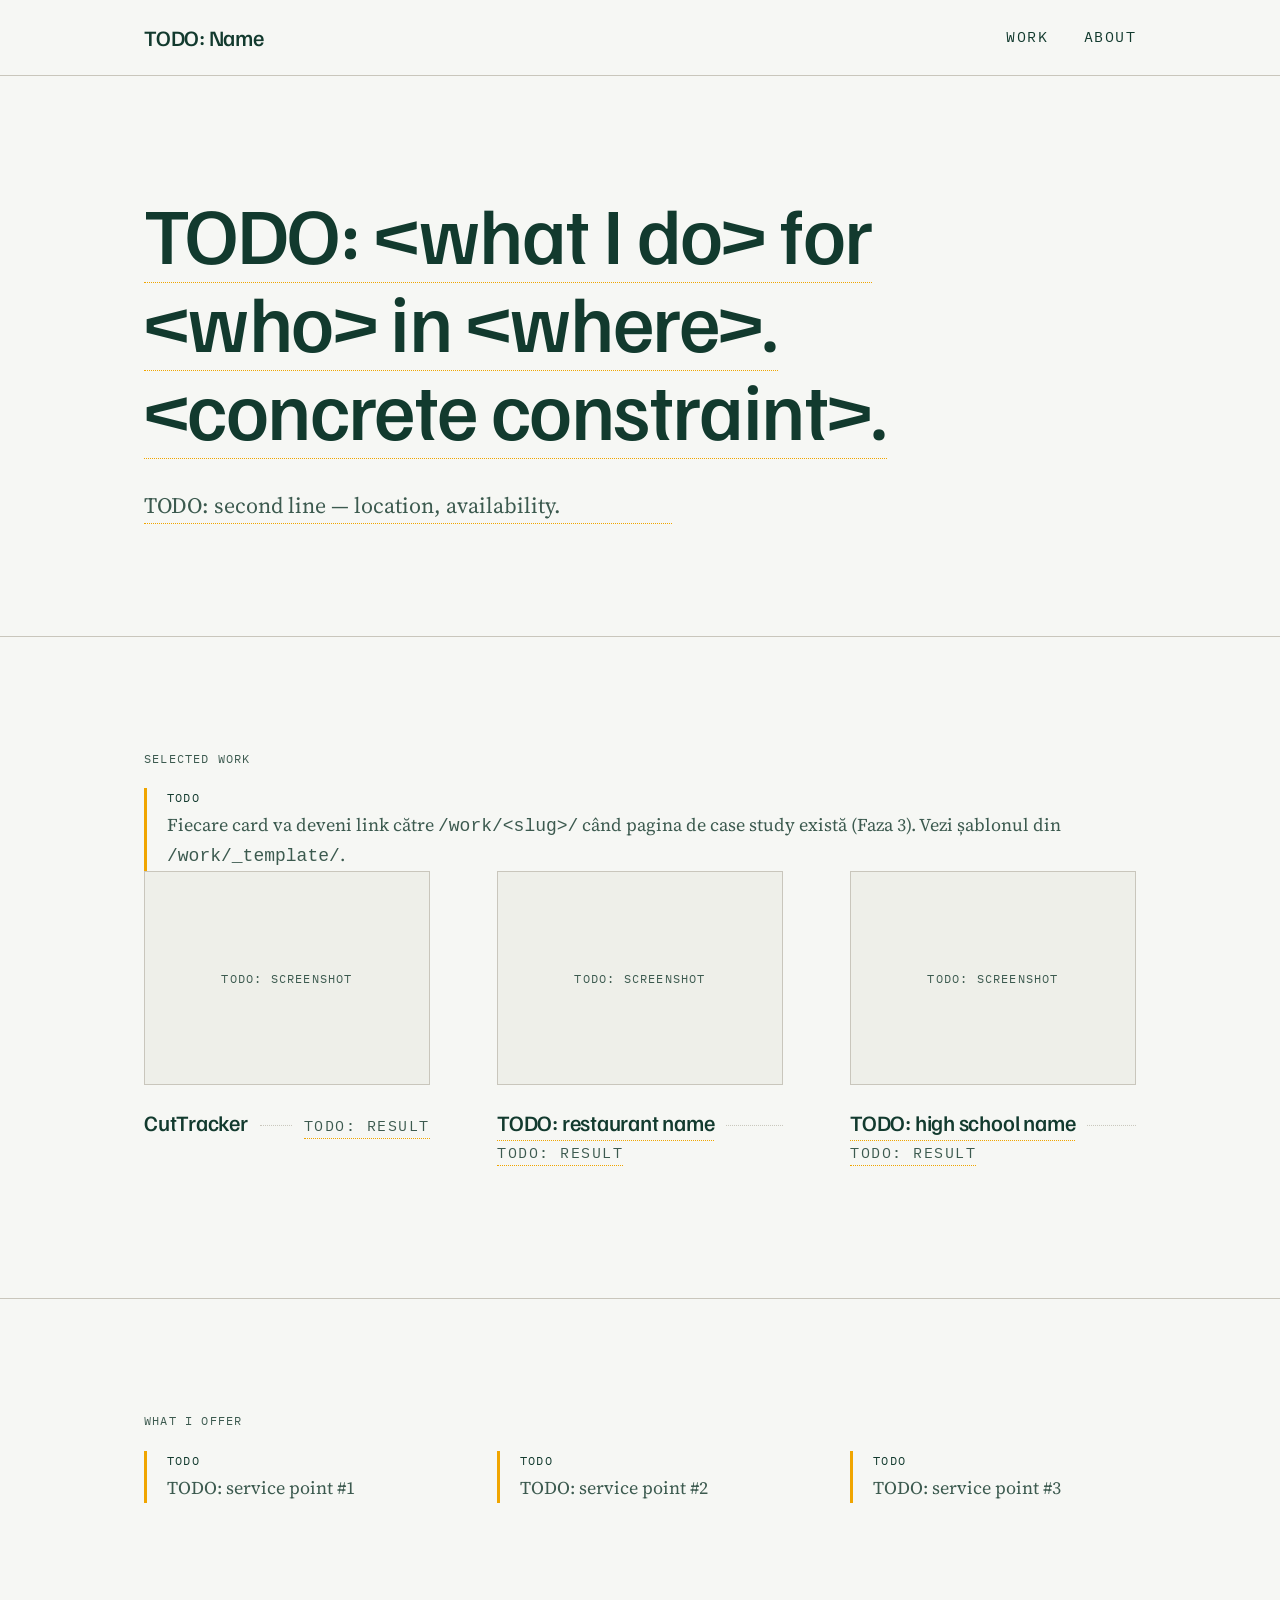
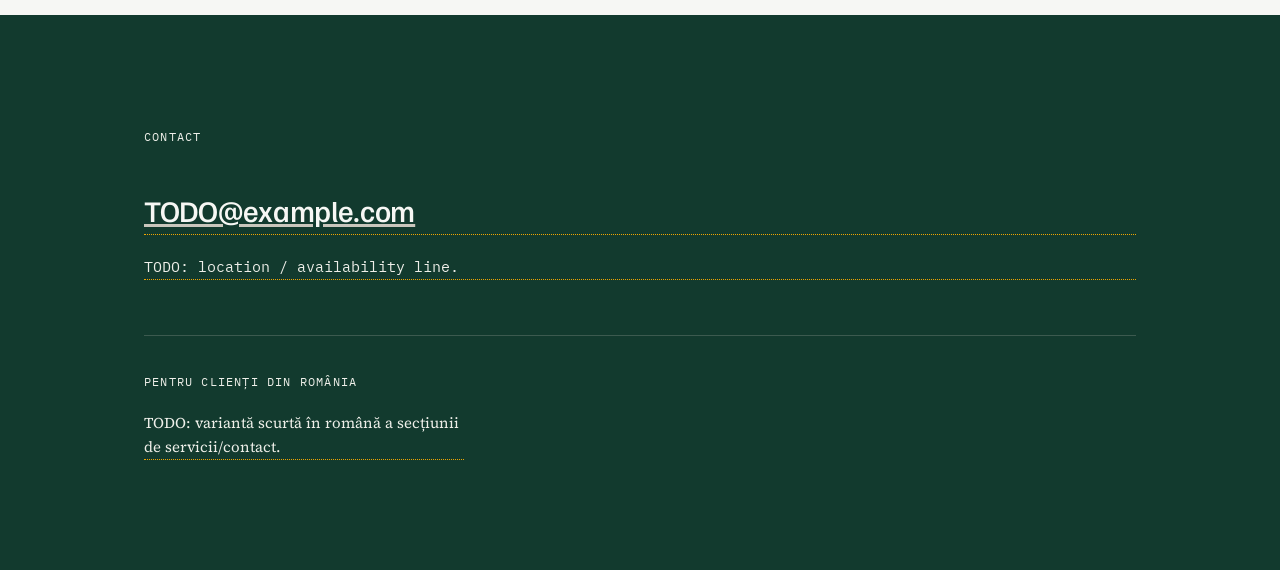
==== index.html @ f47f249d "Faza 2: schelet — Direcția A "Menu" Structura de fișiere din PROJECT.md §5, assets/styles.css cu tok" ====
<!doctype html>
<html lang="en">
<head>
  <meta charset="utf-8">
  <meta name="viewport" content="width=device-width, initial-scale=1">
  <title>TODO: Name — TODO: one-line positioning</title>
  <meta name="description" content="TODO: meta description — Faza 4.">
  <link rel="preconnect" href="https://fonts.googleapis.com">
  <link rel="preconnect" href="https://fonts.gstatic.com" crossorigin>
  <link rel="stylesheet" href="https://fonts.googleapis.com/css2?family=Familjen+Grotesk:wght@500&family=Source+Serif+4:wght@400;600&family=IBM+Plex+Mono:wght@400;500&display=swap">
  <link rel="stylesheet" href="/assets/styles.css">
</head>
<body>
  <a class="skip-link" href="#main">Skip to content</a>

  <header class="site-header">
    <div class="wrap site-header__inner">
      <a class="brand" href="/">TODO: Name</a>
      <nav class="site-nav" aria-label="Primary">
        <a href="/work/">Work</a>
        <a href="/about/">About</a>
      </nav>
    </div>
  </header>

  <main id="main">

    <!-- Hero -->
    <section class="section">
      <div class="wrap">
        <h1 class="hero__headline">
          <span class="todo-inline">TODO: &lt;what I do&gt; for &lt;who&gt; in &lt;where&gt;. &lt;concrete constraint&gt;.</span>
        </h1>
        <p class="hero__sub todo-inline">TODO: second line — location, availability.</p>
      </div>
    </section>

    <!-- Proiecte -->
    <section class="section section--divider">
      <div class="wrap">
        <span class="eyebrow">Selected work</span>

        <p class="todo">Fiecare card va deveni link către <code>/work/&lt;slug&gt;/</code> când pagina de case study există (Faza 3). Vezi șablonul din <code>/work/_template/</code>.</p>

        <div class="proof-grid">
          <article>
            <div class="proof-card__media">TODO: screenshot</div>
            <div class="menu-line">
              <span class="menu-line__name">CutTracker</span>
              <span class="menu-line__dots" aria-hidden="true"></span>
              <span class="menu-line__value todo-inline">TODO: result</span>
            </div>
          </article>

          <article>
            <div class="proof-card__media">TODO: screenshot</div>
            <div class="menu-line">
              <span class="menu-line__name todo-inline">TODO: restaurant name</span>
              <span class="menu-line__dots" aria-hidden="true"></span>
              <span class="menu-line__value todo-inline">TODO: result</span>
            </div>
          </article>

          <article>
            <div class="proof-card__media">TODO: screenshot</div>
            <div class="menu-line">
              <span class="menu-line__name todo-inline">TODO: high school name</span>
              <span class="menu-line__dots" aria-hidden="true"></span>
              <span class="menu-line__value todo-inline">TODO: result</span>
            </div>
          </article>
        </div>
      </div>
    </section>

    <!-- Ce ofer -->
    <section class="section section--divider">
      <div class="wrap">
        <span class="eyebrow">What I offer</span>

        <div class="service-list">
          <div class="service-list__item todo">TODO: service point #1</div>
          <div class="service-list__item todo">TODO: service point #2</div>
          <div class="service-list__item todo">TODO: service point #3</div>
        </div>
      </div>
    </section>

  </main>

  <footer class="site-footer">
    <div class="wrap site-footer__inner">
      <span class="eyebrow eyebrow--on-dark">Contact</span>
      <p class="site-footer__email todo-inline">
        <a href="mailto:TODO@example.com">TODO@example.com</a>
      </p>
      <p class="site-footer__meta todo-inline">TODO: location / availability line.</p>

      <div class="site-footer__ro">
        <span class="eyebrow eyebrow--on-dark">Pentru clienți din România</span>
        <p class="todo-inline">TODO: variantă scurtă în română a secțiunii de servicii/contact.</p>
      </div>
    </div>
  </footer>

</body>
</html>
---- assets/styles.css ----
/*
  Direcția A — "Menu"
  Tipografie de meniu tipărit și firmă de local.
  Un singur fișier, custom properties pentru culori + scară tipografică.

  Notă de specificitate: padding/margin între secțiuni se stabilesc DOAR
  prin clase (.section, .wrap, .stack-*). Selectorii de tip (body, h1..h6,
  p, ul) ating exclusiv culoare, font și line-height — niciodată spațiere
  verticală — ca să nu se anuleze reciproc cu regulile de layout pe clase.
*/

/* ---------- Tokens ---------- */
:root {
  color-scheme: light;

  /* Culori */
  --ink: #123A2E;
  --ink-soft: #3C5A4F;
  --paper: #F6F7F4;
  --paper-warm: #EEEFE9;
  --amber: #F0A500;
  --stone: #C9C6BC;

  /* Fonturi */
  --font-display: "Familjen Grotesk", "Helvetica Neue", Arial, sans-serif;
  --font-body: "Source Serif 4", Georgia, serif;
  --font-mono: "IBM Plex Mono", ui-monospace, SFMono-Regular, Menlo, monospace;

  /* Scară tipografică fluidă (clamp: min, preferat, max) */
  --fs-000: clamp(0.6875rem, 0.66rem + 0.15vw, 0.75rem);   /* micro / mono meta */
  --fs-100: clamp(0.8125rem, 0.78rem + 0.2vw, 0.9375rem);  /* nav, mic */
  --fs-200: clamp(1rem, 0.95rem + 0.25vw, 1.125rem);       /* body */
  --fs-300: clamp(1.125rem, 1.03rem + 0.5vw, 1.375rem);    /* lead */
  --fs-400: clamp(1.375rem, 1.2rem + 0.9vw, 1.875rem);     /* h3 */
  --fs-500: clamp(1.75rem, 1.45rem + 1.6vw, 2.5rem);       /* h2 */
  --fs-600: clamp(2.25rem, 1.7rem + 2.8vw, 3.5rem);        /* h1 secțiune */
  --fs-700: clamp(2.75rem, 1.9rem + 4.5vw, 5rem);          /* h1 hero */

  /* Spațiere fluidă */
  --space-2xs: 0.5rem;
  --space-xs: 0.75rem;
  --space-sm: 1.25rem;
  --space-md: clamp(1.5rem, 1.25rem + 1.2vw, 2.5rem);
  --space-lg: clamp(2.5rem, 1.8rem + 3vw, 4.5rem);
  --space-xl: clamp(3.5rem, 2.2rem + 6vw, 7rem);

  --content-max: 68rem;
  --hairline: 1px solid var(--stone);
}

/* ---------- Reset minimal ---------- */
*,
*::before,
*::after {
  box-sizing: border-box;
}

html {
  -webkit-text-size-adjust: 100%;
}

body,
h1, h2, h3, h4,
p, ul, ol, dl, dd,
figure {
  margin: 0;
}

ul, ol {
  padding: 0;
  list-style: none;
}

img {
  display: block;
  max-width: 100%;
  height: auto;
}

a {
  color: inherit;
}

/* ---------- Base ---------- */
body {
  background: var(--paper);
  color: var(--ink);
  font-family: var(--font-body);
  font-size: var(--fs-200);
  line-height: 1.6;
  font-display: swap;
}

h1, h2, h3, h4 {
  font-family: var(--font-display);
  font-weight: 500;
  line-height: 1.1;
  color: var(--ink);
}

h1 { letter-spacing: -0.02em; }
h2 { letter-spacing: -0.015em; }

/* ---------- Motion ---------- */
@media (prefers-reduced-motion: reduce) {
  *, *::before, *::after {
    animation-duration: 0.01ms !important;
    animation-iteration-count: 1 !important;
    transition-duration: 0.01ms !important;
    scroll-behavior: auto !important;
  }
}

/* ---------- Focus ---------- */
a:focus-visible,
button:focus-visible,
[tabindex]:focus-visible {
  outline: 2px solid var(--amber);
  outline-offset: 3px;
}

/* ---------- Skip link ---------- */
.skip-link {
  position: absolute;
  top: -100%;
  left: var(--space-sm);
  z-index: 100;
  background: var(--ink);
  color: var(--paper);
  font-family: var(--font-mono);
  font-size: var(--fs-100);
  padding: var(--space-2xs) var(--space-sm);
  transition: top 0.15s ease;
}

.skip-link:focus {
  top: var(--space-sm);
}

/* ---------- Layout ---------- */
.wrap {
  max-width: var(--content-max);
  margin-inline: auto;
  padding-inline: clamp(1.25rem, 4vw, 3rem);
}

.section {
  padding-block: var(--space-xl);
}

.section--tight {
  padding-block: var(--space-lg);
}

.section--divider {
  border-top: var(--hairline);
}

/* ---------- Eyebrow / utility mono ---------- */
.eyebrow {
  display: block;
  font-family: var(--font-mono);
  font-size: var(--fs-000);
  text-transform: uppercase;
  letter-spacing: 0.1em;
  color: var(--ink-soft);
  margin-block-end: var(--space-sm);
}

.eyebrow--on-dark {
  color: var(--paper-warm);
}

.page-title {
  font-size: var(--fs-600);
  margin-block: var(--space-sm) var(--space-md);
}

/* ---------- Header ---------- */
.site-header {
  border-bottom: var(--hairline);
}

.site-header__inner {
  display: flex;
  align-items: center;
  justify-content: space-between;
  padding-block: var(--space-sm);
  gap: var(--space-md);
}

.brand {
  font-family: var(--font-display);
  font-weight: 500;
  font-size: var(--fs-300);
  letter-spacing: -0.01em;
  text-decoration: none;
}

.site-nav {
  display: flex;
  gap: var(--space-md);
}

.site-nav a {
  font-family: var(--font-mono);
  font-size: var(--fs-100);
  text-transform: uppercase;
  letter-spacing: 0.1em;
  text-decoration: none;
  border-bottom: 1px solid transparent;
}

.site-nav a:hover,
.site-nav a[aria-current="page"] {
  border-bottom-color: var(--amber);
}

/* ---------- Footer (banda închisă pe verde) ---------- */
.site-footer {
  background: var(--ink);
  color: var(--paper);
}

.site-footer a {
  color: var(--paper);
  text-decoration-color: var(--stone);
}

.site-footer__inner {
  padding-block: var(--space-xl);
  display: grid;
  gap: var(--space-sm);
}

.site-footer__email {
  font-family: var(--font-display);
  font-size: var(--fs-400);
  font-weight: 500;
  letter-spacing: -0.01em;
}

.site-footer__meta {
  font-family: var(--font-mono);
  font-size: var(--fs-100);
  color: var(--paper-warm);
}

.site-footer__ro {
  border-top: 1px solid var(--ink-soft);
  margin-top: var(--space-md);
  padding-top: var(--space-md);
}

.site-footer__ro p {
  font-size: var(--fs-100);
  color: var(--paper-warm);
  max-width: 40ch;
}

/* ---------- Semnătura: linia punctată de meniu ---------- */
.menu-line {
  display: flex;
  align-items: baseline;
  flex-wrap: wrap;
  gap: 0 var(--space-xs);
  padding-block: var(--space-sm);
  text-decoration: none;
}

.menu-line__name {
  font-family: var(--font-display);
  font-weight: 500;
  font-size: var(--fs-300);
  letter-spacing: -0.01em;
  color: var(--ink);
  min-width: 0;
}

.menu-line__dots {
  flex: 1 1 2rem;
  min-width: 2rem;
  border-bottom: 1px dotted var(--stone);
  transform: translateY(-0.28em);
}

.menu-line__value {
  font-family: var(--font-mono);
  font-size: var(--fs-100);
  text-transform: uppercase;
  letter-spacing: 0.1em;
  color: var(--ink-soft);
  min-width: 0;
}

a.menu-line:hover .menu-line__name {
  color: var(--ink-soft);
}

a.menu-line:hover .menu-line__dots {
  border-bottom-color: var(--amber);
}

/* ---------- Hero ---------- */
.hero__headline {
  font-size: var(--fs-700);
  max-width: 20ch;
}

.hero__sub {
  font-family: var(--font-body);
  font-size: var(--fs-300);
  color: var(--ink-soft);
  margin-top: var(--space-md);
  max-width: 48ch;
}

/* ---------- Grilă de proiecte ---------- */
.proof-grid {
  display: grid;
  grid-template-columns: repeat(3, minmax(0, 1fr));
  gap: var(--space-lg);
}

.proof-card__media {
  aspect-ratio: 4 / 3;
  background: var(--paper-warm);
  border: var(--hairline);
  display: flex;
  align-items: center;
  justify-content: center;
  color: var(--ink-soft);
  font-family: var(--font-mono);
  font-size: var(--fs-000);
  text-transform: uppercase;
  letter-spacing: 0.1em;
  text-align: center;
  padding: var(--space-sm);
}

/* ---------- Servicii ---------- */
.service-list {
  display: grid;
  grid-template-columns: repeat(3, minmax(0, 1fr));
  gap: var(--space-lg);
}

.service-list__item h3 {
  font-size: var(--fs-400);
  margin-bottom: var(--space-xs);
}

.service-list__item p {
  color: var(--ink-soft);
}

/* ---------- Case study ---------- */
.case-links {
  display: flex;
  flex-wrap: wrap;
  gap: var(--space-md);
  margin-block: var(--space-md);
}

.case-links a {
  font-family: var(--font-mono);
  font-size: var(--fs-100);
  text-transform: uppercase;
  letter-spacing: 0.1em;
  text-decoration: none;
  border-bottom: 1px solid var(--amber);
  padding-bottom: 0.15em;
}

.case-shot {
  width: 100%;
  aspect-ratio: 16 / 10;
  background: var(--paper-warm);
  border: var(--hairline);
  display: flex;
  align-items: center;
  justify-content: center;
  color: var(--ink-soft);
  font-family: var(--font-mono);
  font-size: var(--fs-100);
  text-transform: uppercase;
  letter-spacing: 0.1em;
}

.case-body {
  max-width: 68ch;
}

.case-body p + p {
  margin-top: var(--space-sm);
}

.case-body ul li {
  padding-left: 1.25em;
  position: relative;
}

.case-body ul li::before {
  content: "";
  position: absolute;
  left: 0;
  top: 0.65em;
  width: 5px;
  height: 5px;
  background: var(--amber);
}

.case-body ul li + li {
  margin-top: var(--space-2xs);
}

.stack-list {
  display: flex;
  flex-wrap: wrap;
  gap: var(--space-2xs) var(--space-sm);
  font-family: var(--font-mono);
  font-size: var(--fs-100);
}

.stack-list li::after {
  content: "·";
  color: var(--stone);
  margin-left: var(--space-sm);
}

.stack-list li:last-child::after {
  content: "";
  margin: 0;
}

/* ---------- TODO — marcaj vizibil, amber doar ca linie ---------- */
.todo {
  border-left: 3px solid var(--amber);
  padding-left: var(--space-sm);
  color: var(--ink-soft);
}

.todo::before {
  content: "TODO";
  display: block;
  font-family: var(--font-mono);
  font-size: var(--fs-000);
  letter-spacing: 0.1em;
  color: var(--ink);
  margin-bottom: 0.35em;
}

.todo-inline {
  border-bottom: 1px dotted var(--amber);
  font-style: normal;
}

/* ---------- Work index ---------- */
.work-list {
  display: flex;
  flex-direction: column;
}

.work-list__item {
  border-top: var(--hairline);
}

.work-list__item:last-child {
  border-bottom: var(--hairline);
}

/* ---------- Responsive ---------- */
@media (max-width: 860px) {
  .proof-grid,
  .service-list {
    grid-template-columns: 1fr;
  }
}

@media (max-width: 560px) {
  .site-header__inner {
    flex-wrap: wrap;
    gap: var(--space-xs);
  }

  .menu-line {
    flex-wrap: wrap;
  }

  .menu-line__dots {
    order: 3;
    flex-basis: 100%;
    height: 0;
  }
}
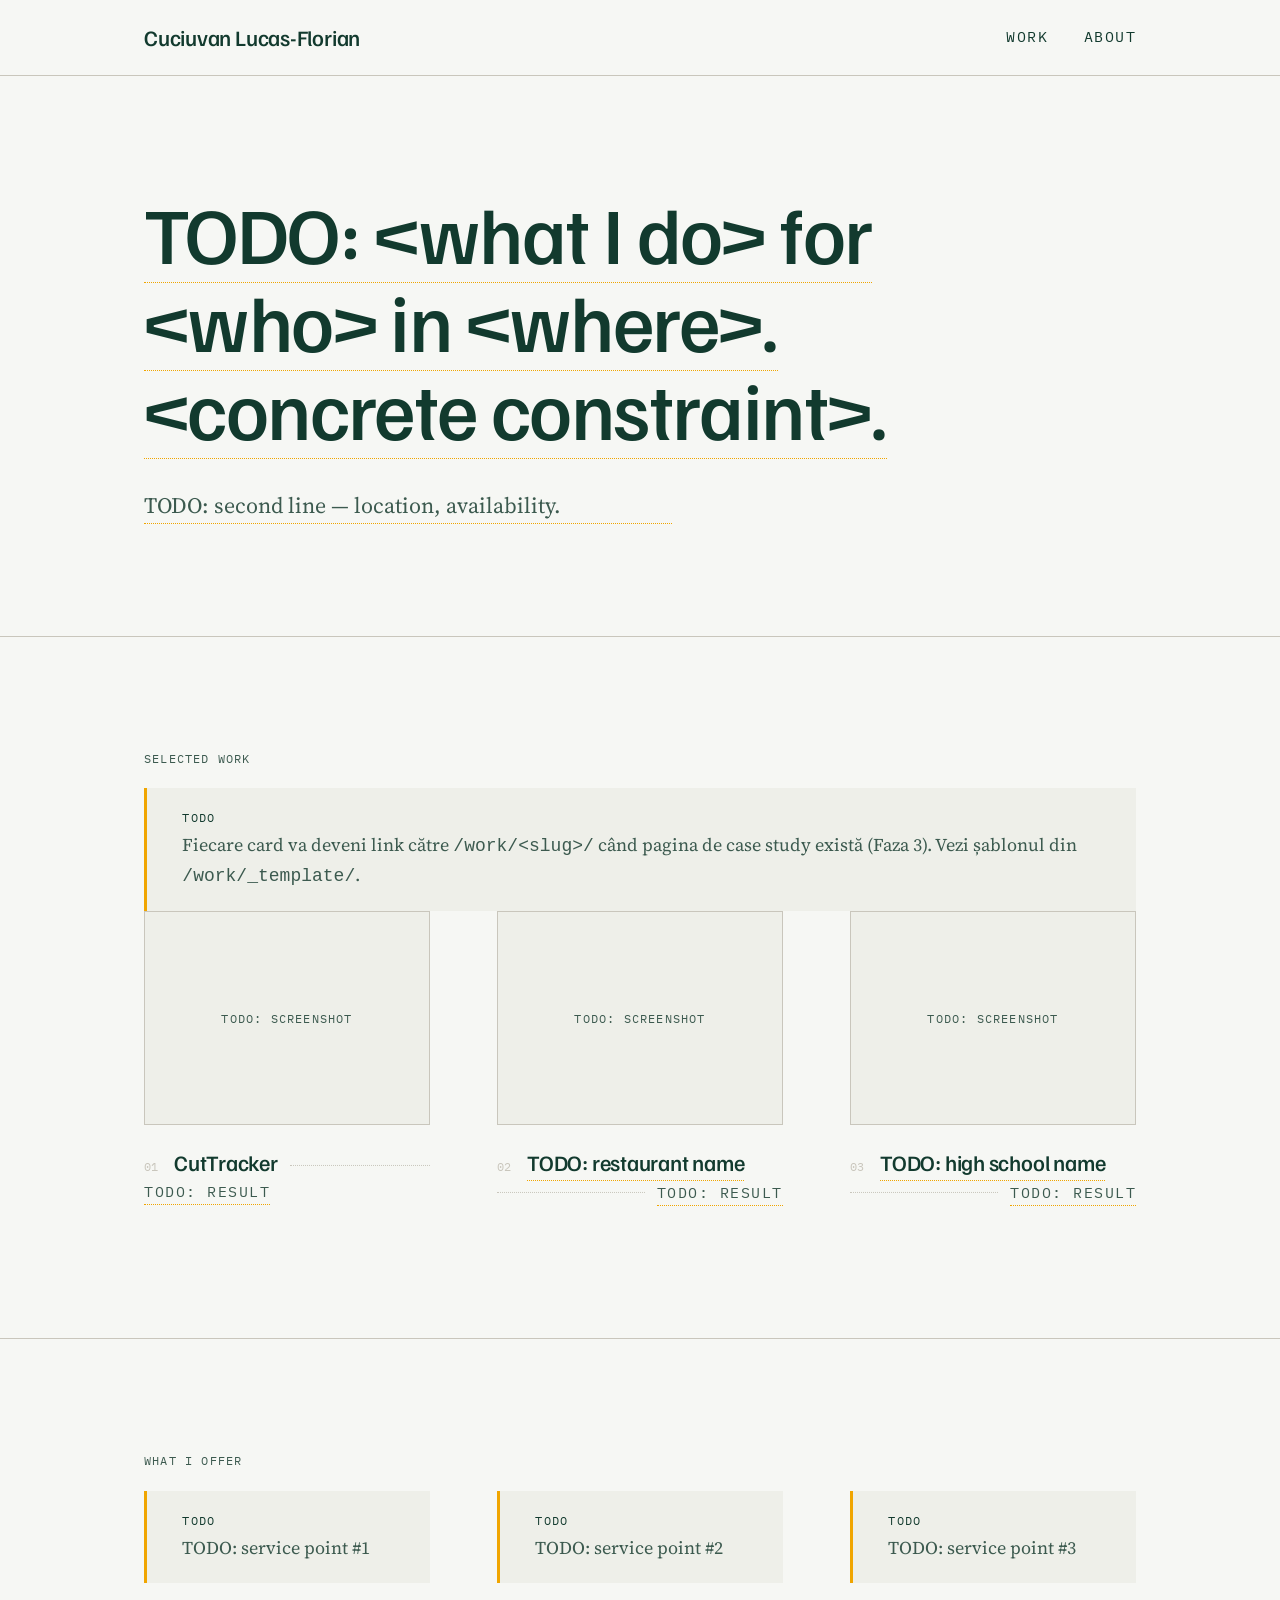
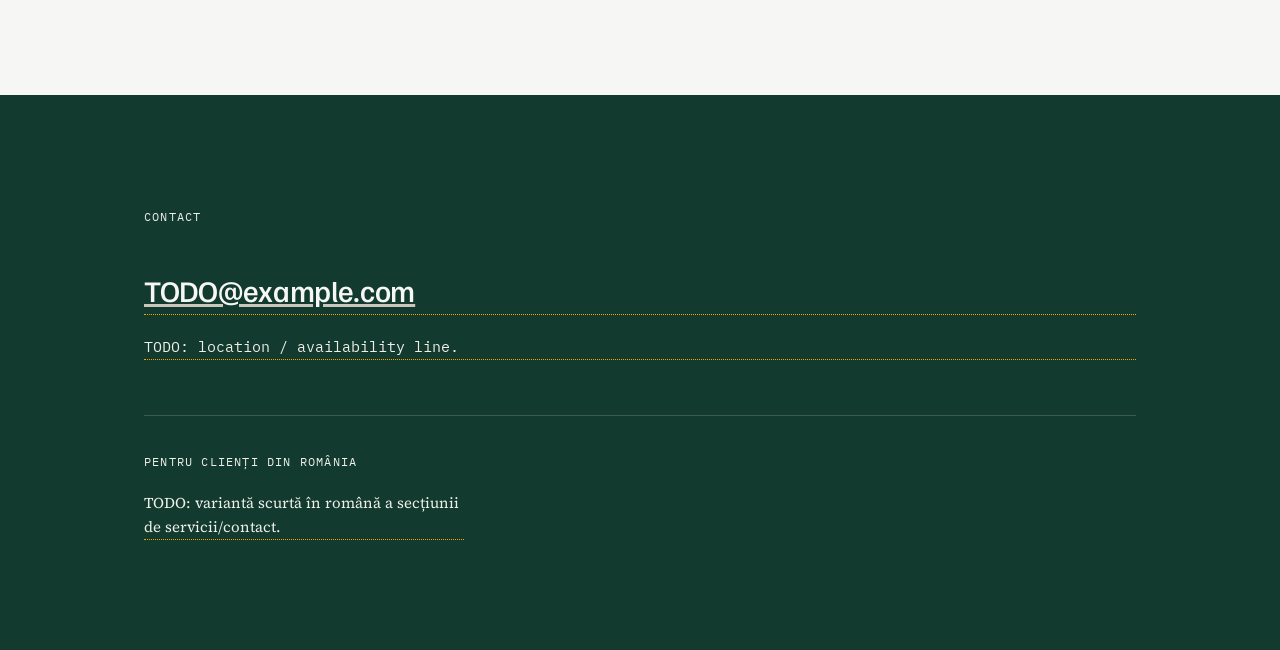
==== commit 4e756afc: "Faza 2: nume real + polish vizual Numele (Cuciuvan Lucas-Florian) e completat peste tot unde apărea " ====
--- a/index.html
+++ b/index.html
@@ -3,7 +3,7 @@
 <head>
   <meta charset="utf-8">
   <meta name="viewport" content="width=device-width, initial-scale=1">
-  <title>TODO: Name — TODO: one-line positioning</title>
+  <title>Cuciuvan Lucas-Florian — TODO: one-line positioning</title>
   <meta name="description" content="TODO: meta description — Faza 4.">
   <link rel="preconnect" href="https://fonts.googleapis.com">
   <link rel="preconnect" href="https://fonts.gstatic.com" crossorigin>
@@ -15,7 +15,7 @@
 
   <header class="site-header">
     <div class="wrap site-header__inner">
-      <a class="brand" href="/">TODO: Name</a>
+      <a class="brand" href="/">Cuciuvan Lucas-Florian</a>
       <nav class="site-nav" aria-label="Primary">
         <a href="/work/">Work</a>
         <a href="/about/">About</a>
@@ -46,6 +46,7 @@
           <article>
             <div class="proof-card__media">TODO: screenshot</div>
             <div class="menu-line">
+              <span class="menu-line__index" aria-hidden="true">01</span>
               <span class="menu-line__name">CutTracker</span>
               <span class="menu-line__dots" aria-hidden="true"></span>
               <span class="menu-line__value todo-inline">TODO: result</span>
@@ -55,6 +56,7 @@
           <article>
             <div class="proof-card__media">TODO: screenshot</div>
             <div class="menu-line">
+              <span class="menu-line__index" aria-hidden="true">02</span>
               <span class="menu-line__name todo-inline">TODO: restaurant name</span>
               <span class="menu-line__dots" aria-hidden="true"></span>
               <span class="menu-line__value todo-inline">TODO: result</span>
@@ -64,6 +66,7 @@
           <article>
             <div class="proof-card__media">TODO: screenshot</div>
             <div class="menu-line">
+              <span class="menu-line__index" aria-hidden="true">03</span>
               <span class="menu-line__name todo-inline">TODO: high school name</span>
               <span class="menu-line__dots" aria-hidden="true"></span>
               <span class="menu-line__value todo-inline">TODO: result</span>
--- a/assets/styles.css
+++ b/assets/styles.css
@@ -195,6 +195,11 @@
   font-size: var(--fs-300);
   letter-spacing: -0.01em;
   text-decoration: none;
+  transition: color 0.15s ease;
+}
+
+.brand:hover {
+  color: var(--ink-soft);
 }
 
 .site-nav {
@@ -209,6 +214,7 @@
   letter-spacing: 0.1em;
   text-decoration: none;
   border-bottom: 1px solid transparent;
+  transition: border-color 0.15s ease;
 }
 
 .site-nav a:hover,
@@ -225,6 +231,11 @@
 .site-footer a {
   color: var(--paper);
   text-decoration-color: var(--stone);
+  transition: text-decoration-color 0.15s ease;
+}
+
+.site-footer a:hover {
+  text-decoration-color: var(--amber);
 }
 
 .site-footer__inner {
@@ -266,6 +277,13 @@
   gap: 0 var(--space-xs);
   padding-block: var(--space-sm);
   text-decoration: none;
+}
+
+.menu-line__index {
+  font-family: var(--font-mono);
+  font-size: var(--fs-000);
+  color: var(--stone);
+  min-width: 1.5em;
 }
 
 .menu-line__name {
@@ -302,9 +320,21 @@
 }
 
 /* ---------- Hero ---------- */
+@keyframes rise-in {
+  from {
+    opacity: 0;
+    transform: translateY(0.75rem);
+  }
+  to {
+    opacity: 1;
+    transform: translateY(0);
+  }
+}
+
 .hero__headline {
   font-size: var(--fs-700);
   max-width: 20ch;
+  animation: rise-in 0.7s cubic-bezier(0.16, 1, 0.3, 1) both;
 }
 
 .hero__sub {
@@ -313,6 +343,8 @@
   color: var(--ink-soft);
   margin-top: var(--space-md);
   max-width: 48ch;
+  animation: rise-in 0.7s cubic-bezier(0.16, 1, 0.3, 1) both;
+  animation-delay: 0.12s;
 }
 
 /* ---------- Grilă de proiecte ---------- */
@@ -436,7 +468,8 @@
 /* ---------- TODO — marcaj vizibil, amber doar ca linie ---------- */
 .todo {
   border-left: 3px solid var(--amber);
-  padding-left: var(--space-sm);
+  background: var(--paper-warm);
+  padding: var(--space-sm) var(--space-md);
   color: var(--ink-soft);
 }
 
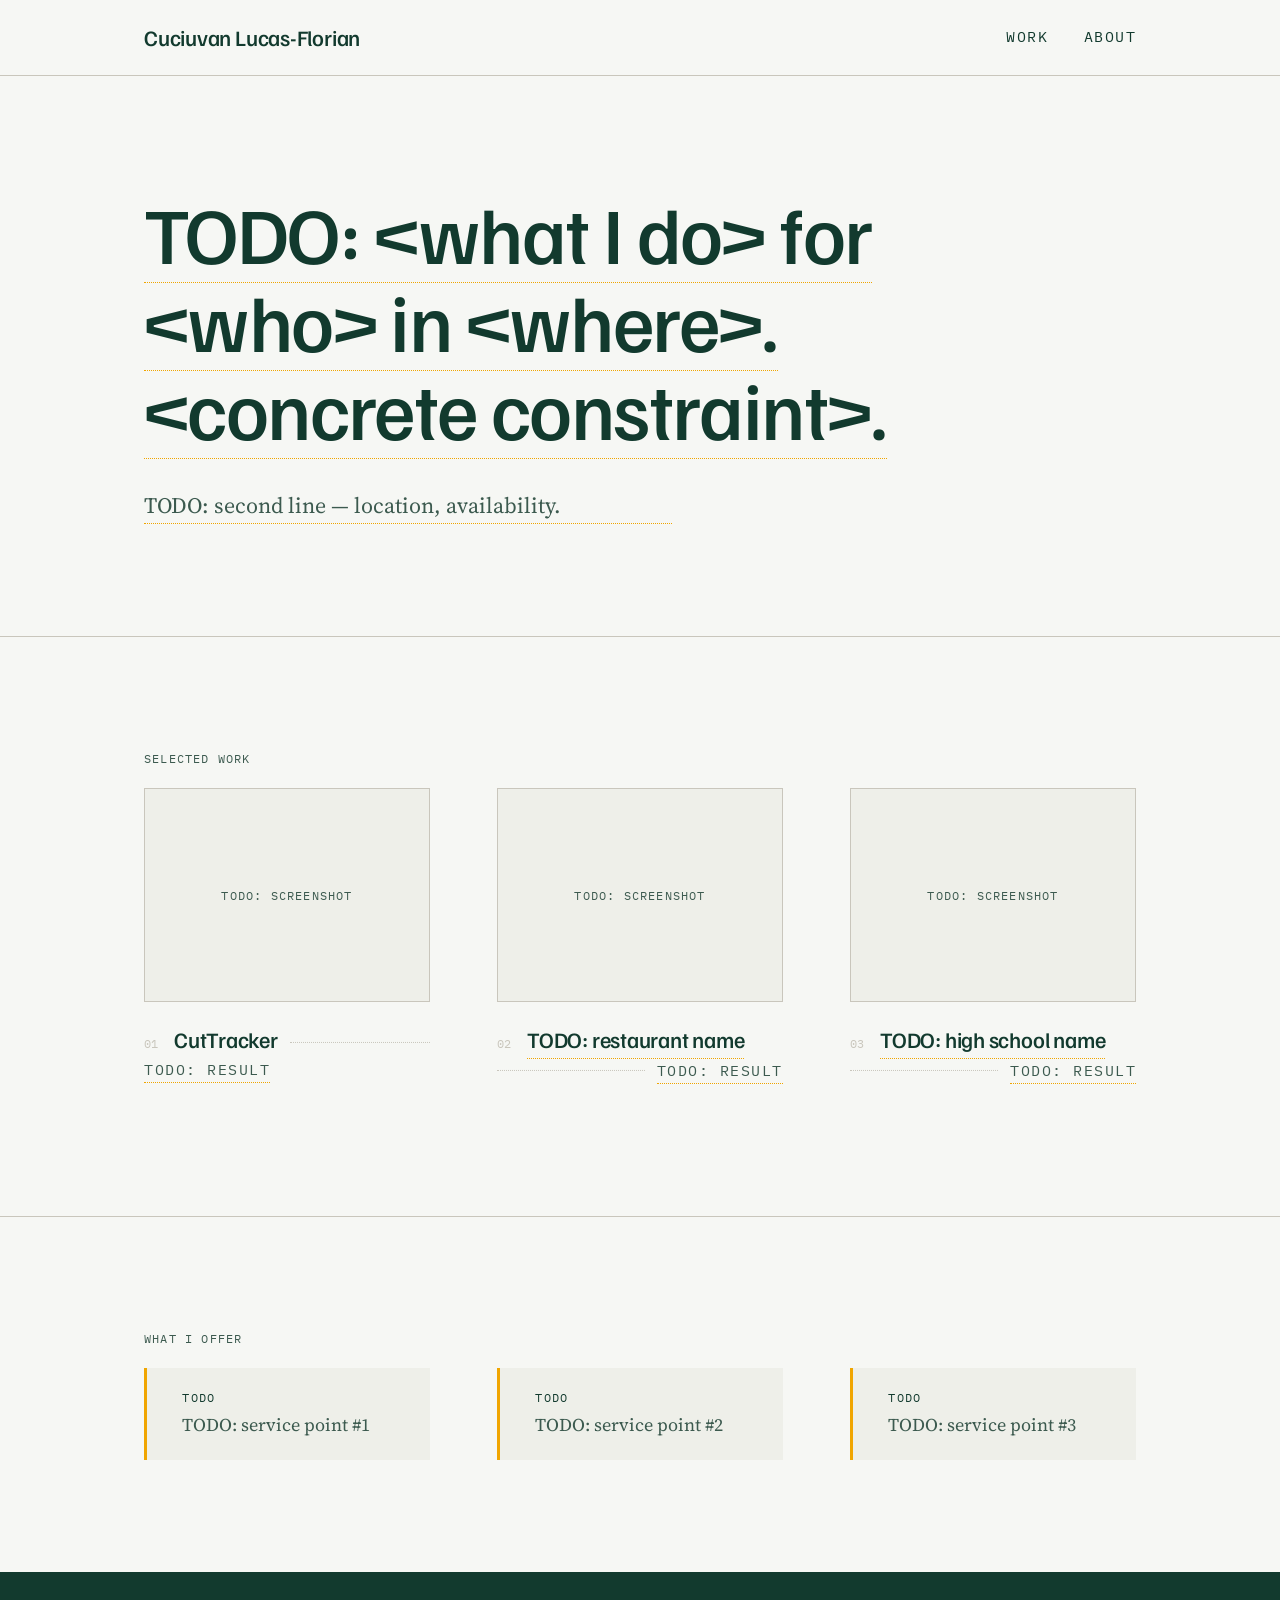
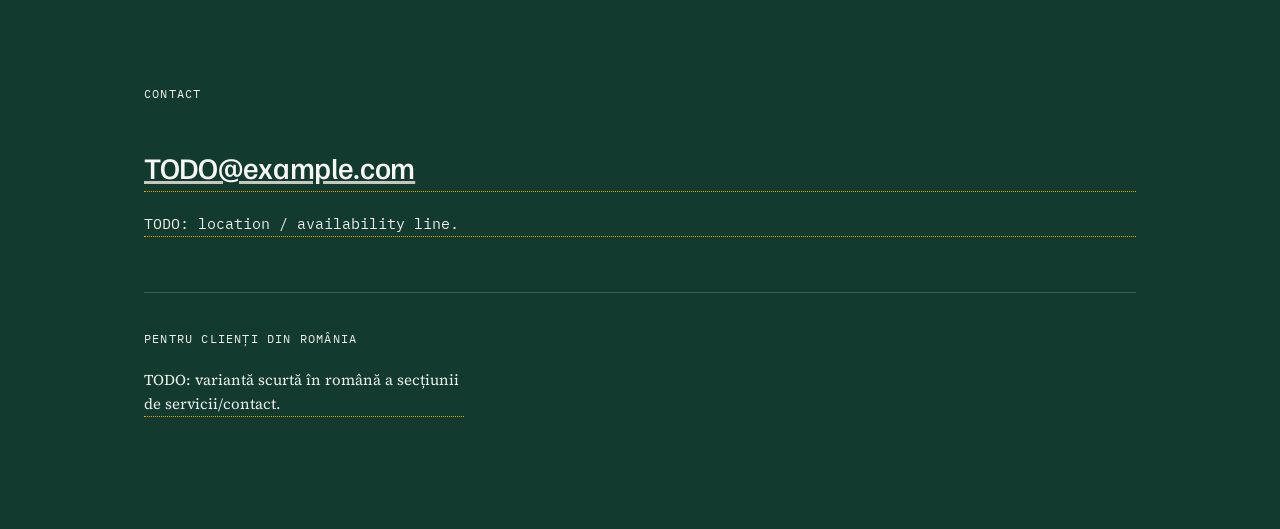
==== commit 6797edf7: "Faza 3 (parțial): case studies pentru cele 3 proiecte Trei pagini de case study, structura pe 8 secț" ====
--- a/index.html
+++ b/index.html
@@ -40,37 +40,41 @@
       <div class="wrap">
         <span class="eyebrow">Selected work</span>
 
-        <p class="todo">Fiecare card va deveni link către <code>/work/&lt;slug&gt;/</code> când pagina de case study există (Faza 3). Vezi șablonul din <code>/work/_template/</code>.</p>
-
         <div class="proof-grid">
           <article>
-            <div class="proof-card__media">TODO: screenshot</div>
-            <div class="menu-line">
-              <span class="menu-line__index" aria-hidden="true">01</span>
-              <span class="menu-line__name">CutTracker</span>
-              <span class="menu-line__dots" aria-hidden="true"></span>
-              <span class="menu-line__value todo-inline">TODO: result</span>
-            </div>
+            <a class="proof-card" href="/work/cuttracker/">
+              <div class="proof-card__media">TODO: screenshot</div>
+              <div class="menu-line">
+                <span class="menu-line__index" aria-hidden="true">01</span>
+                <span class="menu-line__name">CutTracker</span>
+                <span class="menu-line__dots" aria-hidden="true"></span>
+                <span class="menu-line__value todo-inline">TODO: result</span>
+              </div>
+            </a>
           </article>
 
           <article>
-            <div class="proof-card__media">TODO: screenshot</div>
-            <div class="menu-line">
-              <span class="menu-line__index" aria-hidden="true">02</span>
-              <span class="menu-line__name todo-inline">TODO: restaurant name</span>
-              <span class="menu-line__dots" aria-hidden="true"></span>
-              <span class="menu-line__value todo-inline">TODO: result</span>
-            </div>
+            <a class="proof-card" href="/work/restaurant-pizzerie/">
+              <div class="proof-card__media">TODO: screenshot</div>
+              <div class="menu-line">
+                <span class="menu-line__index" aria-hidden="true">02</span>
+                <span class="menu-line__name todo-inline">TODO: restaurant name</span>
+                <span class="menu-line__dots" aria-hidden="true"></span>
+                <span class="menu-line__value todo-inline">TODO: result</span>
+              </div>
+            </a>
           </article>
 
           <article>
-            <div class="proof-card__media">TODO: screenshot</div>
-            <div class="menu-line">
-              <span class="menu-line__index" aria-hidden="true">03</span>
-              <span class="menu-line__name todo-inline">TODO: high school name</span>
-              <span class="menu-line__dots" aria-hidden="true"></span>
-              <span class="menu-line__value todo-inline">TODO: result</span>
-            </div>
+            <a class="proof-card" href="/work/liceu/">
+              <div class="proof-card__media">TODO: screenshot</div>
+              <div class="menu-line">
+                <span class="menu-line__index" aria-hidden="true">03</span>
+                <span class="menu-line__name todo-inline">TODO: high school name</span>
+                <span class="menu-line__dots" aria-hidden="true"></span>
+                <span class="menu-line__value todo-inline">TODO: result</span>
+              </div>
+            </a>
           </article>
         </div>
       </div>
--- a/assets/styles.css
+++ b/assets/styles.css
@@ -293,6 +293,7 @@
   letter-spacing: -0.01em;
   color: var(--ink);
   min-width: 0;
+  transition: color 0.15s ease;
 }
 
 .menu-line__dots {
@@ -300,6 +301,7 @@
   min-width: 2rem;
   border-bottom: 1px dotted var(--stone);
   transform: translateY(-0.28em);
+  transition: border-color 0.15s ease;
 }
 
 .menu-line__value {
@@ -354,6 +356,11 @@
   gap: var(--space-lg);
 }
 
+.proof-card {
+  display: block;
+  text-decoration: none;
+}
+
 .proof-card__media {
   aspect-ratio: 4 / 3;
   background: var(--paper-warm);
@@ -368,6 +375,19 @@
   letter-spacing: 0.1em;
   text-align: center;
   padding: var(--space-sm);
+  transition: border-color 0.15s ease;
+}
+
+.proof-card:hover .proof-card__media {
+  border-color: var(--amber);
+}
+
+.proof-card:hover .menu-line__name {
+  color: var(--ink-soft);
+}
+
+.proof-card:hover .menu-line__dots {
+  border-bottom-color: var(--amber);
 }
 
 /* ---------- Servicii ---------- */
@@ -427,12 +447,12 @@
   margin-top: var(--space-sm);
 }
 
-.case-body ul li {
+.case-body ul:not(.stack-list) li {
   padding-left: 1.25em;
   position: relative;
 }
 
-.case-body ul li::before {
+.case-body ul:not(.stack-list) li::before {
   content: "";
   position: absolute;
   left: 0;
@@ -442,7 +462,7 @@
   background: var(--amber);
 }
 
-.case-body ul li + li {
+.case-body ul:not(.stack-list) li + li {
   margin-top: var(--space-2xs);
 }
 
@@ -502,6 +522,16 @@
   border-bottom: var(--hairline);
 }
 
+.work-list__item .menu-line {
+  margin-inline: calc(var(--space-sm) * -1);
+  padding-inline: var(--space-sm);
+  transition: background-color 0.15s ease;
+}
+
+.work-list__item .menu-line:hover {
+  background: var(--paper-warm);
+}
+
 /* ---------- Responsive ---------- */
 @media (max-width: 860px) {
   .proof-grid,
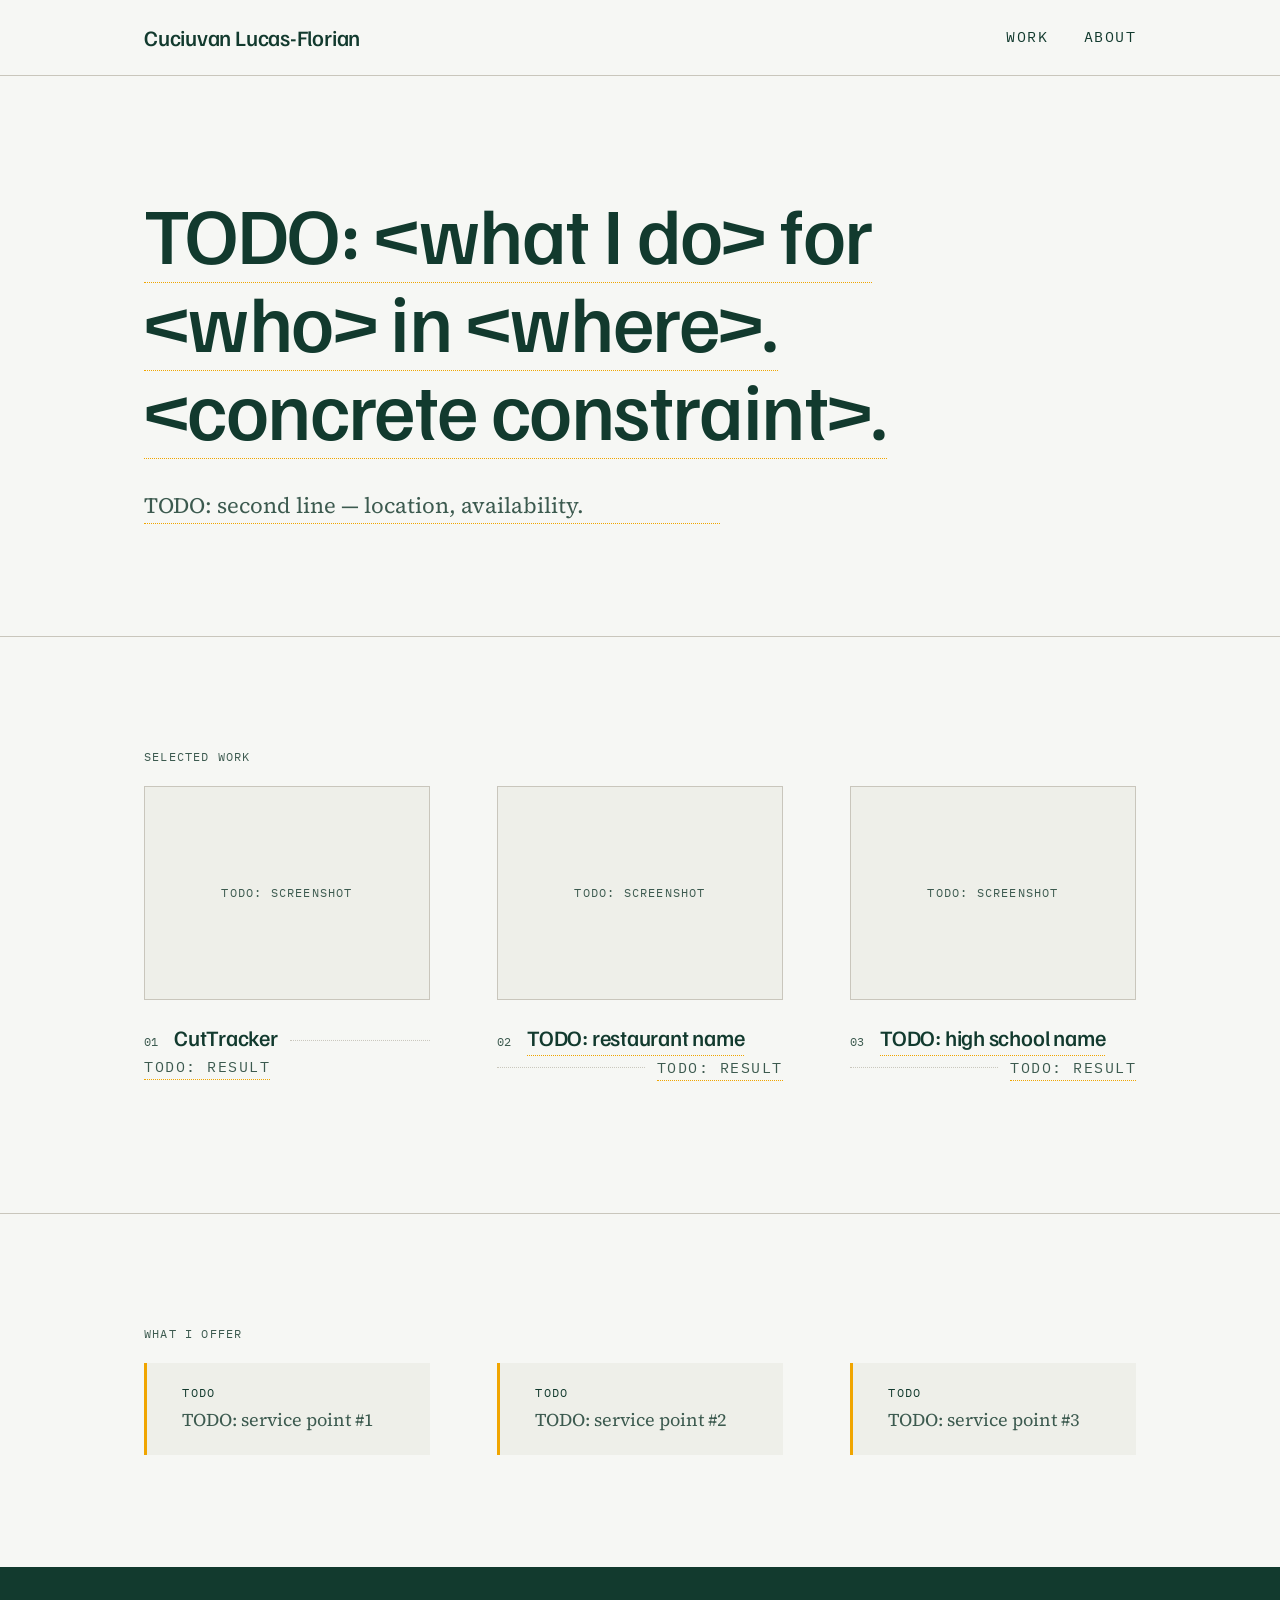
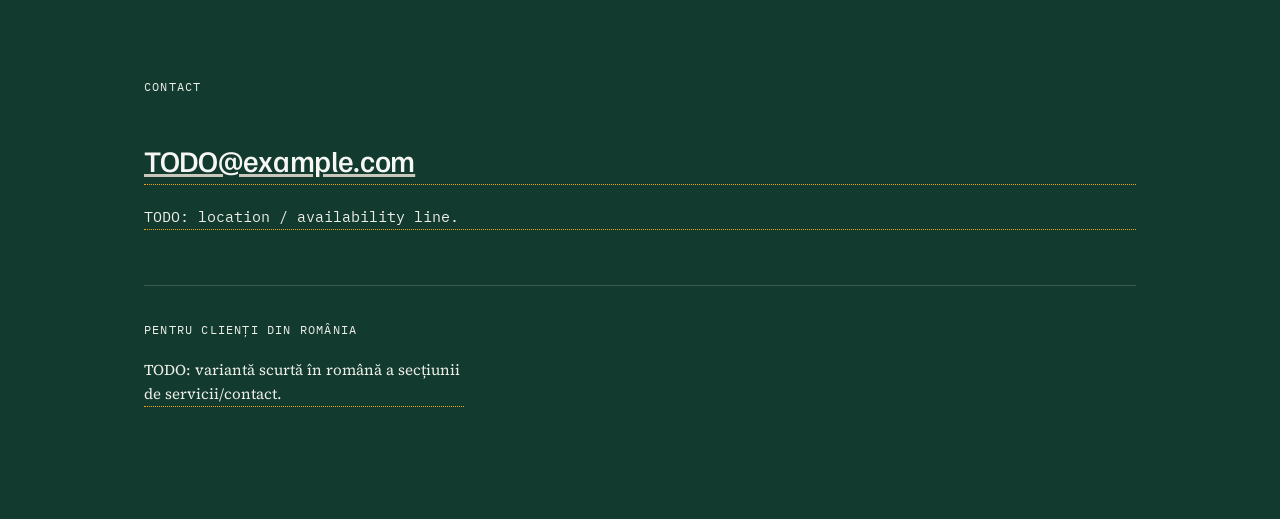
==== commit 254bd752: "Faza 4 (verificare + SEO) și Faza 5 (deploy) Lighthouse măsurat, nu estimat — home / work / cuttrack" ====
--- a/index.html
+++ b/index.html
@@ -4,11 +4,36 @@
   <meta charset="utf-8">
   <meta name="viewport" content="width=device-width, initial-scale=1">
   <title>Cuciuvan Lucas-Florian — TODO: one-line positioning</title>
-  <meta name="description" content="TODO: meta description — Faza 4.">
-  <link rel="preconnect" href="https://fonts.googleapis.com">
-  <link rel="preconnect" href="https://fonts.gstatic.com" crossorigin>
-  <link rel="stylesheet" href="https://fonts.googleapis.com/css2?family=Familjen+Grotesk:wght@500&family=Source+Serif+4:wght@400;600&family=IBM+Plex+Mono:wght@400;500&display=swap">
+  <meta name="description" content="TODO: meta description — o propoziție, ce fac / pentru cine / cu ce rezultat. Se scrie odată cu headline-ul.">
+  <link rel="canonical" href="https://TODO-domain.netlify.app/">
+
+  <link rel="icon" href="/assets/favicon.svg" type="image/svg+xml">
+  <meta name="theme-color" content="#123A2E">
+
+  <!-- Fonturi self-hostate: fără request extern, fără stylesheet care blochează
+       randarea. Preîncărcăm doar cele două fețe de pe primul ecran. -->
+  <link rel="preload" href="/assets/fonts/familjen-grotesk-500-latin.woff2" as="font" type="font/woff2" crossorigin>
+  <link rel="preload" href="/assets/fonts/source-serif-4-400-latin.woff2" as="font" type="font/woff2" crossorigin>
   <link rel="stylesheet" href="/assets/styles.css">
+
+  <meta property="og:type" content="website">
+  <meta property="og:url" content="https://TODO-domain.netlify.app/">
+  <meta property="og:title" content="Cuciuvan Lucas-Florian — TODO: one-line positioning">
+  <meta property="og:description" content="TODO: meta description — o propoziție, ce fac / pentru cine / cu ce rezultat. Se scrie odată cu headline-ul.">
+  <meta property="og:image" content="https://TODO-domain.netlify.app/assets/images/og-default.png">
+  <meta property="og:image:width" content="1200">
+  <meta property="og:image:height" content="630">
+  <meta property="og:locale" content="en">
+  <meta name="twitter:card" content="summary_large_image">
+
+  <script type="application/ld+json">
+  {
+    "@context": "https://schema.org",
+    "@type": "Person",
+    "name": "Cuciuvan Lucas-Florian",
+    "url": "https://TODO-domain.netlify.app/"
+  }
+  </script>
 </head>
 <body>
   <a class="skip-link" href="#main">Skip to content</a>
@@ -38,8 +63,18 @@
     <!-- Proiecte -->
     <section class="section section--divider">
       <div class="wrap">
-        <span class="eyebrow">Selected work</span>
+        <h2 class="eyebrow">Selected work</h2>
 
+        <!-- Când vin screenshot-urile reale, fiecare .proof-card__media devine:
+             <img class="proof-card__media"
+                  src="/assets/images/SLUG-card-800.webp"
+                  srcset="/assets/images/SLUG-card-400.webp 400w,
+                          /assets/images/SLUG-card-800.webp 800w"
+                  sizes="(max-width: 860px) 100vw, 33vw"
+                  width="800" height="600" loading="lazy" decoding="async"
+                  alt="TODO: ce se vede concret">
+             width/height = dimensiunile intrinseci reale, în raport 4/3 ca
+             placeholder-ul, ca să nu se miște layout-ul la încărcare. -->
         <div class="proof-grid">
           <article>
             <a class="proof-card" href="/work/cuttracker/">
@@ -83,7 +118,7 @@
     <!-- Ce ofer -->
     <section class="section section--divider">
       <div class="wrap">
-        <span class="eyebrow">What I offer</span>
+        <h2 class="eyebrow">What I offer</h2>
 
         <div class="service-list">
           <div class="service-list__item todo">TODO: service point #1</div>
@@ -97,14 +132,14 @@
 
   <footer class="site-footer">
     <div class="wrap site-footer__inner">
-      <span class="eyebrow eyebrow--on-dark">Contact</span>
+      <h2 class="eyebrow eyebrow--on-dark">Contact</h2>
       <p class="site-footer__email todo-inline">
         <a href="mailto:TODO@example.com">TODO@example.com</a>
       </p>
       <p class="site-footer__meta todo-inline">TODO: location / availability line.</p>
 
-      <div class="site-footer__ro">
-        <span class="eyebrow eyebrow--on-dark">Pentru clienți din România</span>
+      <div class="site-footer__ro" lang="ro">
+        <h2 class="eyebrow eyebrow--on-dark">Pentru clienți din România</h2>
         <p class="todo-inline">TODO: variantă scurtă în română a secțiunii de servicii/contact.</p>
       </div>
     </div>
--- a/assets/styles.css
+++ b/assets/styles.css
@@ -8,6 +8,94 @@
   p, ul) ating exclusiv culoare, font și line-height — niciodată spațiere
   verticală — ca să nu se anuleze reciproc cu regulile de layout pe clase.
 */
+
+/* ---------- Fonturi (self-hosted, zero request extern, swap) ----------
+   Descărcate din Google Fonts și servite local: elimină cele două
+   handshake-uri către fonts.googleapis.com / fonts.gstatic.com și
+   stylesheet-ul extern care bloca randarea. Browserul descarcă un
+   fișier doar dacă weight-ul ȘI unicode-range-ul chiar sunt folosite,
+   deci latin-ext se ia doar pe paginile cu diacritice.
+*/
+
+/* Familjen Grotesk 500 — latin */
+@font-face {
+  font-family: 'Familjen Grotesk';
+  font-style: normal;
+  font-weight: 500;
+  font-display: swap;
+  src: url('fonts/familjen-grotesk-500-latin.woff2') format('woff2');
+  unicode-range: U+0000-00FF, U+0131, U+0152-0153, U+02BB-02BC, U+02C6, U+02DA, U+02DC, U+0304, U+0308, U+0329, U+2000-206F, U+20AC, U+2122, U+2191, U+2193, U+2212, U+2215, U+FEFF, U+FFFD;
+}
+
+/* Familjen Grotesk 500 — latin-ext */
+@font-face {
+  font-family: 'Familjen Grotesk';
+  font-style: normal;
+  font-weight: 500;
+  font-display: swap;
+  src: url('fonts/familjen-grotesk-500-latin-ext.woff2') format('woff2');
+  unicode-range: U+0100-02BA, U+02BD-02C5, U+02C7-02CC, U+02CE-02D7, U+02DD-02FF, U+0304, U+0308, U+0329, U+1D00-1DBF, U+1E00-1E9F, U+1EF2-1EFF, U+2020, U+20A0-20AB, U+20AD-20C0, U+2113, U+2C60-2C7F, U+A720-A7FF;
+}
+
+/* IBM Plex Mono 400 — latin */
+@font-face {
+  font-family: 'IBM Plex Mono';
+  font-style: normal;
+  font-weight: 400;
+  font-display: swap;
+  src: url('fonts/ibm-plex-mono-400-latin.woff2') format('woff2');
+  unicode-range: U+0000-00FF, U+0131, U+0152-0153, U+02BB-02BC, U+02C6, U+02DA, U+02DC, U+0304, U+0308, U+0329, U+2000-206F, U+20AC, U+2122, U+2191, U+2193, U+2212, U+2215, U+FEFF, U+FFFD;
+}
+
+/* IBM Plex Mono 400 — latin-ext */
+@font-face {
+  font-family: 'IBM Plex Mono';
+  font-style: normal;
+  font-weight: 400;
+  font-display: swap;
+  src: url('fonts/ibm-plex-mono-400-latin-ext.woff2') format('woff2');
+  unicode-range: U+0100-02BA, U+02BD-02C5, U+02C7-02CC, U+02CE-02D7, U+02DD-02FF, U+0304, U+0308, U+0329, U+1D00-1DBF, U+1E00-1E9F, U+1EF2-1EFF, U+2020, U+20A0-20AB, U+20AD-20C0, U+2113, U+2C60-2C7F, U+A720-A7FF;
+}
+
+/* Source Serif 4 400 — latin */
+@font-face {
+  font-family: 'Source Serif 4';
+  font-style: normal;
+  font-weight: 400;
+  font-display: swap;
+  src: url('fonts/source-serif-4-400-latin.woff2') format('woff2');
+  unicode-range: U+0000-00FF, U+0131, U+0152-0153, U+02BB-02BC, U+02C6, U+02DA, U+02DC, U+0304, U+0308, U+0329, U+2000-206F, U+20AC, U+2122, U+2191, U+2193, U+2212, U+2215, U+FEFF, U+FFFD;
+}
+
+/* Source Serif 4 400 — latin-ext */
+@font-face {
+  font-family: 'Source Serif 4';
+  font-style: normal;
+  font-weight: 400;
+  font-display: swap;
+  src: url('fonts/source-serif-4-400-latin-ext.woff2') format('woff2');
+  unicode-range: U+0100-02BA, U+02BD-02C5, U+02C7-02CC, U+02CE-02D7, U+02DD-02FF, U+0304, U+0308, U+0329, U+1D00-1DBF, U+1E00-1E9F, U+1EF2-1EFF, U+2020, U+20A0-20AB, U+20AD-20C0, U+2113, U+2C60-2C7F, U+A720-A7FF;
+}
+
+/* Source Serif 4 600 — latin */
+@font-face {
+  font-family: 'Source Serif 4';
+  font-style: normal;
+  font-weight: 600;
+  font-display: swap;
+  src: url('fonts/source-serif-4-600-latin.woff2') format('woff2');
+  unicode-range: U+0000-00FF, U+0131, U+0152-0153, U+02BB-02BC, U+02C6, U+02DA, U+02DC, U+0304, U+0308, U+0329, U+2000-206F, U+20AC, U+2122, U+2191, U+2193, U+2212, U+2215, U+FEFF, U+FFFD;
+}
+
+/* Source Serif 4 600 — latin-ext */
+@font-face {
+  font-family: 'Source Serif 4';
+  font-style: normal;
+  font-weight: 600;
+  font-display: swap;
+  src: url('fonts/source-serif-4-600-latin-ext.woff2') format('woff2');
+  unicode-range: U+0100-02BA, U+02BD-02C5, U+02C7-02CC, U+02CE-02D7, U+02DD-02FF, U+0304, U+0308, U+0329, U+1D00-1DBF, U+1E00-1E9F, U+1EF2-1EFF, U+2020, U+20A0-20AB, U+20AD-20C0, U+2113, U+2C60-2C7F, U+A720-A7FF;
+}
 
 /* ---------- Tokens ---------- */
 :root {
@@ -20,6 +108,10 @@
   --paper-warm: #EEEFE9;
   --amber: #F0A500;
   --stone: #C9C6BC;
+  /* Varianta lizibilă a lui stone. stone pur dă 1.59:1 pe hârtie — bun
+     pentru hairlines și puncte decorative, prea slab oriunde un semn
+     chiar trebuie citit (ex. separatorul dintre tehnologii). 3.93:1. */
+  --stone-deep: #7F7B70;
 
   /* Fonturi */
   --font-display: "Familjen Grotesk", "Helvetica Neue", Arial, sans-serif;
@@ -46,6 +138,13 @@
 
   --content-max: 68rem;
   --hairline: 1px solid var(--stone);
+
+  /* Inelul de focus. Amber pe fundal deschis dă 1.94:1 — sub pragul de
+     3:1 cerut pentru indicatori non-text — deci pe hârtie folosim ink
+     (11.69:1). Pe banda închisă ink ar fi invizibil, așa că acolo
+     tokenul se inversează în amber (6.04:1 pe ink) și accentul de firmă
+     rămâne prezent exact unde trece contrastul. */
+  --focus-ring: var(--ink);
 }
 
 /* ---------- Reset minimal ---------- */
@@ -102,11 +201,17 @@
 h2 { letter-spacing: -0.015em; }
 
 /* ---------- Motion ---------- */
+/* Plasă de siguranță pentru orice se adaugă mai târziu. Include și
+   animation-delay: fără el, o animație cu fill-mode `both` și delay
+   rămâne blocată în starea inițială (deseori opacity: 0) exact la
+   utilizatorii care au cerut mai puțină mișcare. */
 @media (prefers-reduced-motion: reduce) {
   *, *::before, *::after {
     animation-duration: 0.01ms !important;
+    animation-delay: 0ms !important;
     animation-iteration-count: 1 !important;
     transition-duration: 0.01ms !important;
+    transition-delay: 0ms !important;
     scroll-behavior: auto !important;
   }
 }
@@ -115,7 +220,7 @@
 a:focus-visible,
 button:focus-visible,
 [tabindex]:focus-visible {
-  outline: 2px solid var(--amber);
+  outline: 2px solid var(--focus-ring);
   outline-offset: 3px;
 }
 
@@ -157,10 +262,15 @@
 }
 
 /* ---------- Eyebrow / utility mono ---------- */
+/* Eyebrow. Când e h2 (titlu de secțiune) trebuie să anuleze explicit
+   font-weight/line-height moștenite de la regula h1..h4 — mono e
+   self-hostat doar la 400, iar 500 ar fi sintetizat ca faux-bold. */
 .eyebrow {
   display: block;
   font-family: var(--font-mono);
   font-size: var(--fs-000);
+  font-weight: 400;
+  line-height: 1.4;
   text-transform: uppercase;
   letter-spacing: 0.1em;
   color: var(--ink-soft);
@@ -226,6 +336,7 @@
 .site-footer {
   background: var(--ink);
   color: var(--paper);
+  --focus-ring: var(--amber);
 }
 
 .site-footer a {
@@ -282,7 +393,7 @@
 .menu-line__index {
   font-family: var(--font-mono);
   font-size: var(--fs-000);
-  color: var(--stone);
+  color: var(--ink-soft);
   min-width: 1.5em;
 }
 
@@ -322,21 +433,9 @@
 }
 
 /* ---------- Hero ---------- */
-@keyframes rise-in {
-  from {
-    opacity: 0;
-    transform: translateY(0.75rem);
-  }
-  to {
-    opacity: 1;
-    transform: translateY(0);
-  }
-}
-
 .hero__headline {
   font-size: var(--fs-700);
   max-width: 20ch;
-  animation: rise-in 0.7s cubic-bezier(0.16, 1, 0.3, 1) both;
 }
 
 .hero__sub {
@@ -345,8 +444,37 @@
   color: var(--ink-soft);
   margin-top: var(--space-md);
   max-width: 48ch;
-  animation: rise-in 0.7s cubic-bezier(0.16, 1, 0.3, 1) both;
-  animation-delay: 0.12s;
+}
+
+/* Momentul orchestrat de la încărcare — singurul din tot site-ul.
+
+   Declarat DOAR în no-preference, nu neutralizat ulterior în reduce.
+   Motiv concret: animația are fill-mode `both`, deci starea `from`
+   (opacity: 0) se aplică înainte de start. Resetul obișnuit cu
+   `animation-duration: 0.01ms !important` nu atinge `animation-delay`,
+   așa că headline-ul rămânea invizibil pentru exact utilizatorii care
+   au cerut mai puțină mișcare. Aici animația pur și simplu nu există
+   dacă mișcarea nu e binevenită, iar textul e vizibil din primul frame. */
+@media (prefers-reduced-motion: no-preference) {
+  @keyframes rise-in {
+    from {
+      opacity: 0;
+      transform: translateY(0.75rem);
+    }
+    to {
+      opacity: 1;
+      transform: translateY(0);
+    }
+  }
+
+  .hero__headline {
+    animation: rise-in 0.7s cubic-bezier(0.16, 1, 0.3, 1) both;
+  }
+
+  .hero__sub {
+    animation: rise-in 0.7s cubic-bezier(0.16, 1, 0.3, 1) both;
+    animation-delay: 0.12s;
+  }
 }
 
 /* ---------- Grilă de proiecte ---------- */
@@ -422,6 +550,14 @@
   text-decoration: none;
   border-bottom: 1px solid var(--amber);
   padding-bottom: 0.15em;
+}
+
+/* Aceleași clase funcționează și ca placeholder (div) și ca imagine reală
+   (img) — aspect-ratio ține locul rezervat în ambele cazuri, deci trecerea
+   de la TODO la captura reală nu mișcă layout-ul. */
+img.case-shot,
+img.proof-card__media {
+  object-fit: cover;
 }
 
 .case-shot {
@@ -476,7 +612,7 @@
 
 .stack-list li::after {
   content: "·";
-  color: var(--stone);
+  color: var(--stone-deep);
   margin-left: var(--space-sm);
 }
 
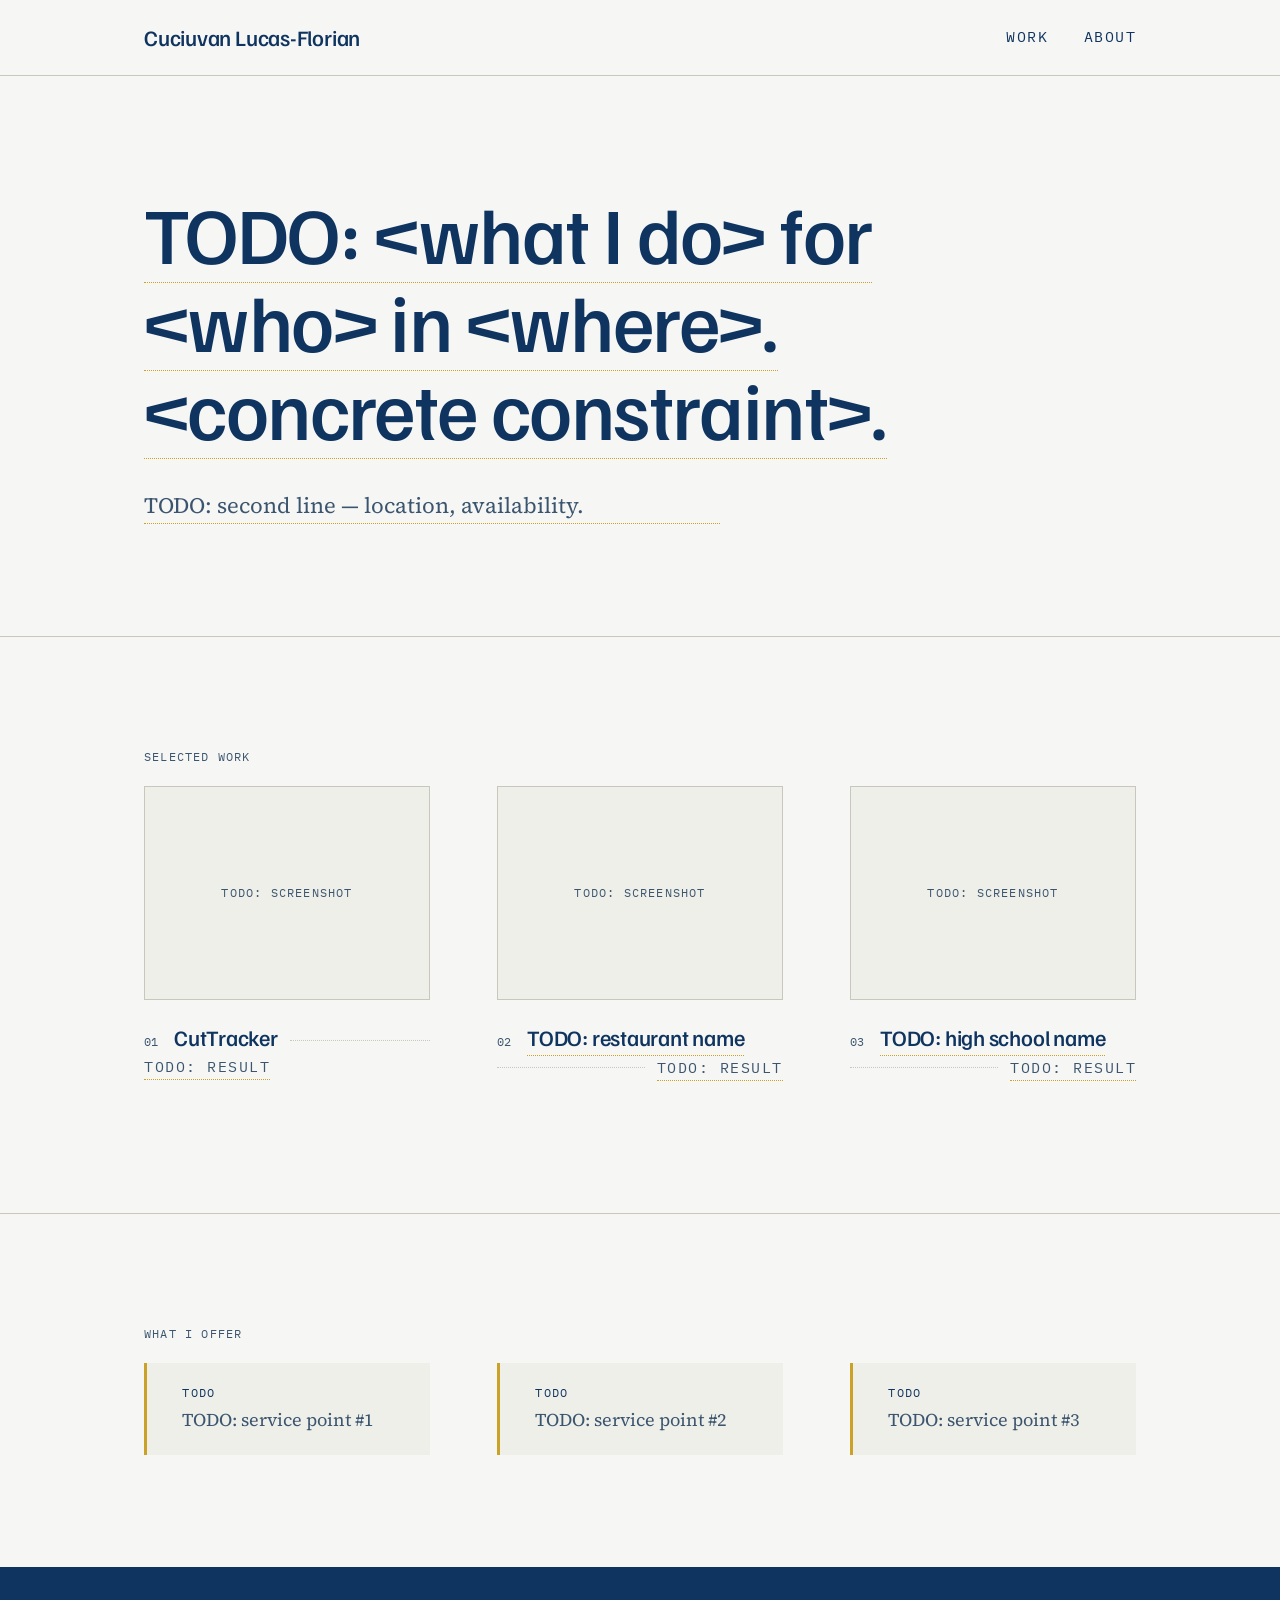
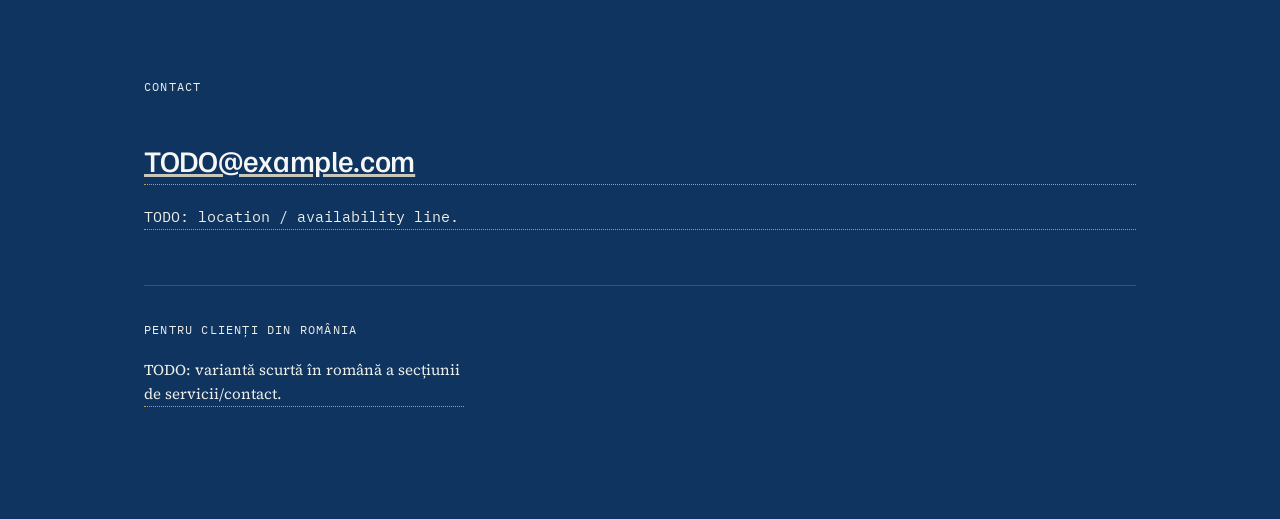
==== commit b3fe3508: "Paleta: albastru-cerneală cu accente aurii Verdele-sticlă devine albastru, iar amber-ul devine un au" ====
--- a/index.html
+++ b/index.html
@@ -8,7 +8,7 @@
   <link rel="canonical" href="https://TODO-domain.netlify.app/">
 
   <link rel="icon" href="/assets/favicon.svg" type="image/svg+xml">
-  <meta name="theme-color" content="#123A2E">
+  <meta name="theme-color" content="#0F3460">
 
   <!-- Fonturi self-hostate: fără request extern, fără stylesheet care blochează
        randarea. Preîncărcăm doar cele două fețe de pe primul ecran. -->
--- a/assets/styles.css
+++ b/assets/styles.css
@@ -102,11 +102,11 @@
   color-scheme: light;
 
   /* Culori */
-  --ink: #123A2E;
-  --ink-soft: #3C5A4F;
+  --ink: #0F3460;
+  --ink-soft: #3C556F;
   --paper: #F6F7F4;
   --paper-warm: #EEEFE9;
-  --amber: #F0A500;
+  --gold: #C9A227;
   --stone: #C9C6BC;
   /* Varianta lizibilă a lui stone. stone pur dă 1.59:1 pe hârtie — bun
      pentru hairlines și puncte decorative, prea slab oriunde un semn
@@ -139,10 +139,10 @@
   --content-max: 68rem;
   --hairline: 1px solid var(--stone);
 
-  /* Inelul de focus. Amber pe fundal deschis dă 1.94:1 — sub pragul de
+  /* Inelul de focus. Aurul pe fundal deschis dă 2.25:1 — sub pragul de
      3:1 cerut pentru indicatori non-text — deci pe hârtie folosim ink
-     (11.69:1). Pe banda închisă ink ar fi invizibil, așa că acolo
-     tokenul se inversează în amber (6.04:1 pe ink) și accentul de firmă
+     (11.62:1). Pe banda închisă ink ar fi invizibil, așa că acolo
+     tokenul se inversează în aur (5.17:1 pe ink) și accentul de firmă
      rămâne prezent exact unde trece contrastul. */
   --focus-ring: var(--ink);
 }
@@ -329,14 +329,14 @@
 
 .site-nav a:hover,
 .site-nav a[aria-current="page"] {
-  border-bottom-color: var(--amber);
-}
-
-/* ---------- Footer (banda închisă pe verde) ---------- */
+  border-bottom-color: var(--gold);
+}
+
+/* ---------- Footer (banda închisă pe albastru) ---------- */
 .site-footer {
   background: var(--ink);
   color: var(--paper);
-  --focus-ring: var(--amber);
+  --focus-ring: var(--gold);
 }
 
 .site-footer a {
@@ -346,7 +346,7 @@
 }
 
 .site-footer a:hover {
-  text-decoration-color: var(--amber);
+  text-decoration-color: var(--gold);
 }
 
 .site-footer__inner {
@@ -429,7 +429,7 @@
 }
 
 a.menu-line:hover .menu-line__dots {
-  border-bottom-color: var(--amber);
+  border-bottom-color: var(--gold);
 }
 
 /* ---------- Hero ---------- */
@@ -507,7 +507,7 @@
 }
 
 .proof-card:hover .proof-card__media {
-  border-color: var(--amber);
+  border-color: var(--gold);
 }
 
 .proof-card:hover .menu-line__name {
@@ -515,7 +515,7 @@
 }
 
 .proof-card:hover .menu-line__dots {
-  border-bottom-color: var(--amber);
+  border-bottom-color: var(--gold);
 }
 
 /* ---------- Servicii ---------- */
@@ -548,7 +548,7 @@
   text-transform: uppercase;
   letter-spacing: 0.1em;
   text-decoration: none;
-  border-bottom: 1px solid var(--amber);
+  border-bottom: 1px solid var(--gold);
   padding-bottom: 0.15em;
 }
 
@@ -595,7 +595,7 @@
   top: 0.65em;
   width: 5px;
   height: 5px;
-  background: var(--amber);
+  background: var(--gold);
 }
 
 .case-body ul:not(.stack-list) li + li {
@@ -621,9 +621,9 @@
   margin: 0;
 }
 
-/* ---------- TODO — marcaj vizibil, amber doar ca linie ---------- */
+/* ---------- TODO — marcaj vizibil, aurul doar ca linie ---------- */
 .todo {
-  border-left: 3px solid var(--amber);
+  border-left: 3px solid var(--gold);
   background: var(--paper-warm);
   padding: var(--space-sm) var(--space-md);
   color: var(--ink-soft);
@@ -640,7 +640,7 @@
 }
 
 .todo-inline {
-  border-bottom: 1px dotted var(--amber);
+  border-bottom: 1px dotted var(--gold);
   font-style: normal;
 }
 
